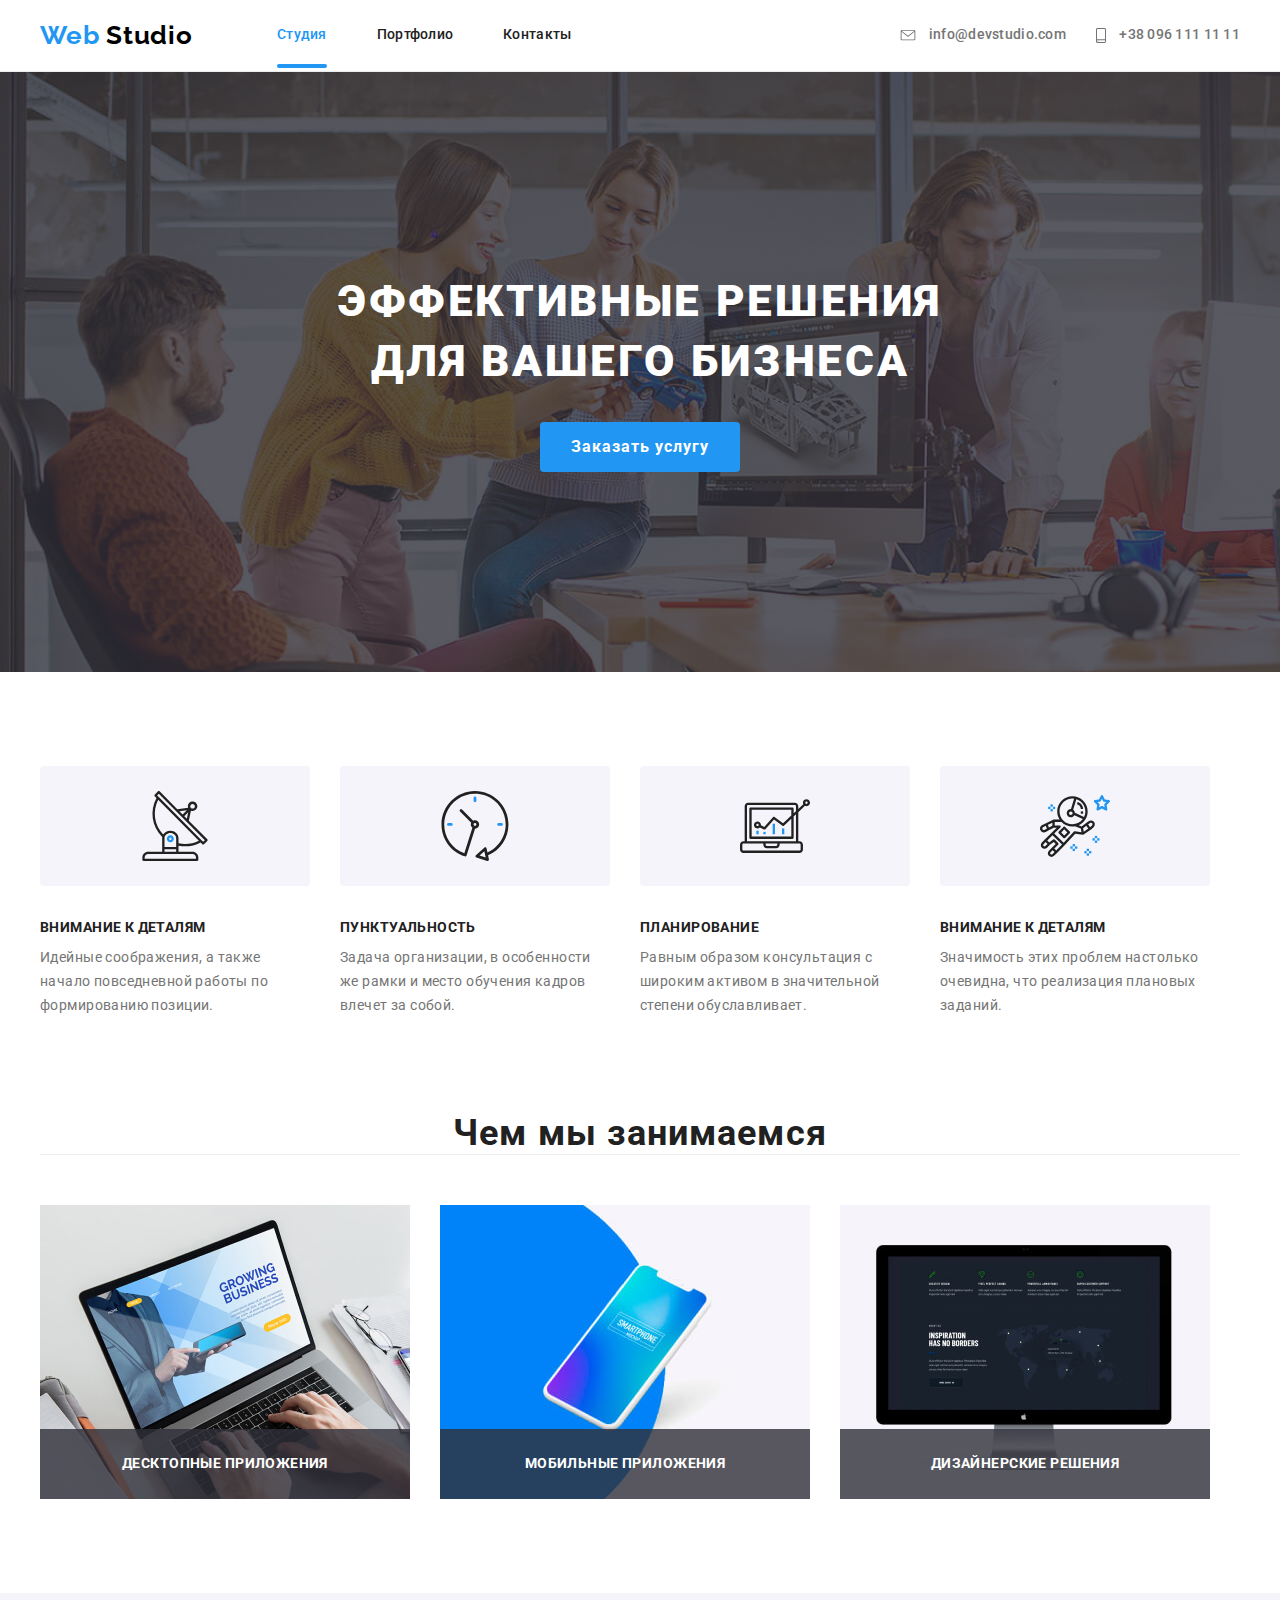
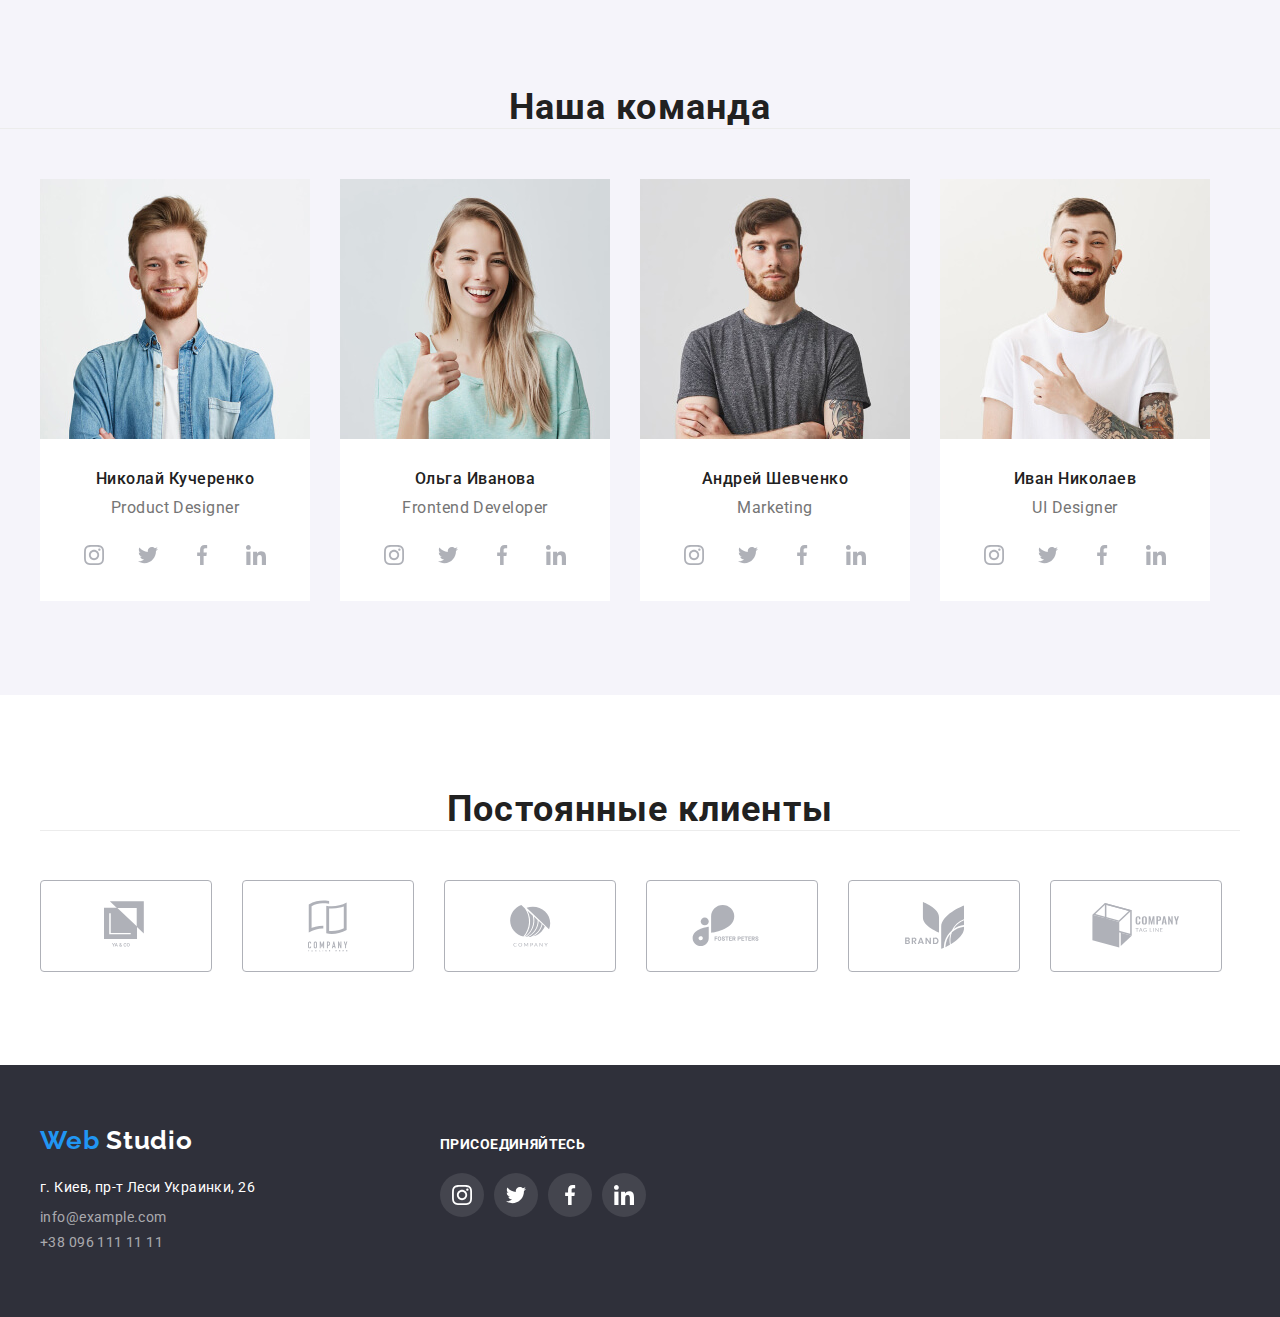
==== index.html @ 35f1a746 "added go-it-markup-05 repository" ====
<!DOCTYPE html>
<html lang="ru">

<head>
    <link href="https://fonts.googleapis.com/css2?family=Raleway:wght@700&family=Roboto:wght@400;500;700&display=swap"
        rel="stylesheet">
    <link rel="stylesheet" href="./css/normolize.css">
    <link rel="stylesheet" href="./css/style.css" />
    <meta charset="UTF-8">
    <meta name="viewport" content="width=device-width, initial-scale=1.0">
    <title>Dev Studio. Эффективные решения для вашего бизнеса</title>
</head>

<body class="body">
    <!--Шапка сайта-->
    <header class="header">
        <div class="container">
            <nav class="main-nav">
                <a class="logo-text link" lang="en" href="./index.html"> Web <span>Studio</span></a>
                <ul class="navigation-list list">
                    <li class="navigation-list-item">
                        <a class="link activ-link-color" href="">Студия</a>
                    </li>
                    <li class="navigation-list-item">
                        <a class="link" href="./portfolio.html">Портфолио</a>
                    </li>
                    <li class="navigation-list-item">
                        <a class="link" href="#contacts">Контакты</a>
                    </li>
                </ul>
            </nav>
            <div class="adress">
                <div class="address-element-container">
                    <a class="mail link" href="mailto:info@devstudio.com">
                        <svg class="mail-pic address-element-pic">
                            <use href="./images/sprite.svg#mail"></use>
                        </svg>
                        info@devstudio.com
                    </a>
                </div>
                <div class="address-element-container">
                    <a class="phone link" href="tel:+380961111111">
                        <svg class="phone-pic address-element-pic">
                            <use href="./images/sprite.svg#phone"></use>
                        </svg>
                        +38 096 111 11 11
                    </a>
                </div>
            </div>
        </div>
    </header>
    <main>

        <!--Hero секция-->
        <section class="hero">
            <div class="hero-banner">
                <h1 class="hero-title">Эффективные решения <br> для вашего бизнеса</h1>
                <button type="button" class="modal-btn">Заказать услугу</button>
            </div>
        </section>

        <!--Особенности - почему мы-->
        <section>
            <div class="container why-are-we">
                <h2 hidden>Почему мы</h2>
                <ul class="why-are-we list">
                    <li class="why-are-we-list">
                        <p class="reason-item first-reason-img">Внимание к деталям</p>
                        <p class="description">Идейные соображения, а также начало повседневной работы по
                            формированию позиции.</p>
                    </li>
                    <li class="why-are-we-list">
                        <p class="reason-item second-reason-img">Пунктуальность</p>
                        <p class="description">Задача организации, в особенности же рамки и место обучения
                            кадров влечет за собой.</p>
                    </li>
                    <li class="why-are-we-list">
                        <p class="reason-item third-reason-img">Планирование</p>
                        <p class="description">Равным образом консультация с широким активом в значительной
                            степени обуславливает.</p>
                    </li>
                    <li class="why-are-we-list">
                        <p class="reason-item forth-reason-img">Внимание к деталям</p>
                        <p class="description">Значимость этих проблем настолько очевидна, что реализация
                            плановых заданий.</p>
                    </li>
                </ul>
            </div>
        </section>

        <!--Чем мы занимаемся-->
        <section class="what-are-we-do container">
            <h2 class="header">Чем мы занимаемся</h2>
            <ul class=" list ">
                <li class="what-are-we-do-list">
                    <img class="what-are-we-do-pic" src="./images/what_we_do/loptop.jpg" alt="Ноутбук" width="370">
                    <p class="item">Десктопные приложения</p>
                </li>
                <li class="what-are-we-do-list">
                    <img src="./images/what_we_do/mobile.jpg" alt="Телефон" width="370">
                    <p class="item">Мобильные приложения</p>
                </li>
                <li class="what-are-we-do-list">
                    <img src="./images/what_we_do/monitor.jpg" alt="Монитор" width="370">
                    <p class="item">Дизайнерские решения</p>
                </li>
            </ul>
        </section>
        <!--Наша команда-->
        <section class="our-team">
            <h2 class="header">Наша команда</h2>
            <div class="container">
                <ul class="list">
                    <li class="our-team-list">
                        <img class="our-team-pic" src="./images/team/nikolay_kycherenko.jpg" alt="Николай Кучеренко"
                            width="270" height="260">
                        <p class="name">Николай Кучеренко</p>
                        <p class="position" lang="en">Product Designer</p>

                        <ul class="social-list list">
                            <li class="social-margin" lang="en">
                                <a class="social-list-item" href="" aria-label="inatagram" target="_blank">
                                    <svg class="social-items">
                                        <use href="./images/sprite.svg#instagram"></use>
                                    </svg>
                                </a>
                            </li>
                            <li class="social-margin" lang="en">
                                <a class="social-list-item" href="" aria-label="twitter" target="_blank">
                                    <svg class="social-items">
                                        <use href="./images/sprite.svg#twitter"></use>
                                    </svg>
                                </a>
                            </li>
                            <li class="social-margin" lang="en">
                                <a class="social-list-item" href="" aria-label="facebook" target="_blank">
                                    <svg class="social-items">
                                        <use href="./images/sprite.svg#facebook"></use>
                                    </svg>
                                </a>
                            </li>
                            <li class="social-margin" lang="en">
                                <a class="social-list-item" href="" aria-label="linkedIn" target="_blank">
                                    <svg class="social-items">
                                        <use href="./images/sprite.svg#linkedin"></use>
                                    </svg>
                                </a>
                            </li>
                        </ul>

                    </li>
                    <li class="our-team-list">
                        <img class="our-team-pic" src="./images/team/ivanova_olga.jpg" alt="Ольга Иванова" width="270"
                            height="260">
                        <p class="name">Ольга Иванова</p>
                        <p class="position" lang="en">Frontend Developer</p>
                        <ul class="social-list list">
                            <li class="social-margin" lang="en">
                                <a class="social-list-item" href="" aria-label="inatagram" target="_blank">
                                    <svg class="social-items">
                                        <use href="./images/sprite.svg#instagram"></use>
                                    </svg>
                                </a>
                            </li>
                            <li class="social-margin" lang="en">
                                <a class="social-list-item" href="" aria-label="twitter" target="_blank">
                                    <svg class="social-items">
                                        <use href="./images/sprite.svg#twitter"></use>
                                    </svg>
                                </a>
                            </li>
                            <li class="social-margin" lang="en">
                                <a class="social-list-item" href="" aria-label="facebook" target="_blank">
                                    <svg class="social-items">
                                        <use href="./images/sprite.svg#facebook"></use>
                                    </svg>
                                </a>
                            </li>
                            <li class="social-margin" lang="en">
                                <a class="social-list-item" href="" aria-label="linkedIn" target="_blank">
                                    <svg class="social-items">
                                        <use href="./images/sprite.svg#linkedin"></use>
                                    </svg>
                                </a>
                            </li>
                        </ul>
                    </li>
                    <li class="our-team-list">
                        <img class="our-team-pic" src="./images/team/andrey_shevchenko.jpg" alt="Андрей Шевченко"
                            width="270" height="260">
                        <p class="name">Андрей Шевченко</p>
                        <p class="position" lang="en">Marketing</p>
                        <ul class="social-list list">
                            <li class="social-margin" lang="en">
                                <a class="social-list-item" href="" aria-label="inatagram" target="_blank">
                                    <svg class="social-items">
                                        <use href="./images/sprite.svg#instagram"></use>
                                    </svg>
                                </a>
                            </li>
                            <li class="social-margin" lang="en">
                                <a class="social-list-item" href="" aria-label="twitter" target="_blank">
                                    <svg class="social-items">
                                        <use href="./images/sprite.svg#twitter"></use>
                                    </svg>
                                </a>
                            </li>
                            <li class="social-margin" lang="en">
                                <a class="social-list-item" href="" aria-label="facebook" target="_blank">
                                    <svg class="social-items">
                                        <use href="./images/sprite.svg#facebook"></use>
                                    </svg>
                                </a>
                            </li>
                            <li class="social-margin" lang="en">
                                <a class="social-list-item" href="" aria-label="linkedIn" target="_blank">
                                    <svg class="social-items">
                                        <use href="./images/sprite.svg#linkedin"></use>
                                    </svg>
                                </a>
                            </li>
                        </ul>
                    </li>
                    <li class="our-team-list">
                        <img class="our-team-pic" src="./images/team/ivan_nikolaev.jpg" alt="Иван Николаев" width="270"
                            height="260">
                        <p class="name">Иван Николаев</p>
                        <p class="position" lang="en">UI Designer</p>
                        <ul class="social-list list">
                            <li class="social-margin" lang="en">
                                <a class="social-list-item" href="" aria-label="inatagram" target="_blank">
                                    <svg class="social-items">
                                        <use href="./images/sprite.svg#instagram"></use>
                                    </svg>
                                </a>
                            </li>
                            <li class="social-margin" lang="en">
                                <a class="social-list-item" href="" aria-label="twitter" target="_blank">
                                    <svg class="social-items">
                                        <use href="./images/sprite.svg#twitter"></use>
                                    </svg>
                                </a>
                            </li>
                            <li class="social-margin" lang="en">
                                <a class="social-list-item" href="" aria-label="facebook" target="_blank">
                                    <svg class="social-items">
                                        <use href="./images/sprite.svg#facebook"></use>
                                    </svg>
                                </a>
                            </li>
                            <li class="social-margin" lang="en">
                                <a class="social-list-item" href="" aria-label="linkedIn" target="_blank">
                                    <svg class="social-items">
                                        <use href="./images/sprite.svg#linkedin"></use>
                                    </svg>
                                </a>
                            </li>
                        </ul>
                    </li>
                </ul>
            </div>

        </section>

        <!--Постоянные клиенты-->

        <section class="clients">
            <div class="container">
                <h2 class="header">Постоянные клиенты</h2>
                <ul class=" list">
                    <li class="clients-list">
                        <a class="client-items-link" href="" target="_blank">
                            <svg class="client-pic" width="44" height="49">
                                <use href="./images/sprite.svg#client-1"></use>
                            </svg>
                        </a>
                    </li>
                    <li class="clients-list">
                        <a class="client-items-link" href="" target="_blank">
                            <svg class="client-pic" width="40" height="52">
                                <use href="./images/sprite.svg#client-2"></use>
                            </svg>
                        </a></li>
                    <li class="clients-list">
                        <a class="client-items-link" href="" target="_blank">
                            <svg class="client-pic" width="41" height="42">
                                <use href="./images/sprite.svg#client-3"></use>
                            </svg>
                        </a></li>
                    <li class="clients-list">
                        <a class="client-items-link" href="" target="_blank">
                            <svg class="client-pic" width="80" height="42">
                                <use href="./images/sprite.svg#client-4"></use>
                            </svg>
                        </a></li>
                    <li class="clients-list">
                        <a class="client-items-link" href="" target="_blank">
                            <svg class="client-pic" width="59" height="47">
                                <use href="./images/sprite.svg#client-5"></use>
                            </svg>
                        </a></li>
                    <li class="clients-list"><a class="client-items-link" href="" target="_blank">
                            <svg class="client-pic" width="88" height="45">
                                <use href="./images/sprite.svg#client-6"></use>
                            </svg>
                        </a></li>
                </ul>
            </div>
        </section>
    </main>

    <footer class="footer">
        <div class="container">
            <section class="contacts">
                <h2 hidden>Контакты</h2>
                <!--Логотип-->
                <a class="logo link" lang="en" href="./index.html">Web <span>Studio</span></a>
                <!--Контакты-->
                <address id="contacts">
                    <p class="adress">г. Киев, пр-т Леси Украинки, 26</p>
                    <a class="contacts-item footer-mail link" href="meilto:info@example.com">info@example.com</a>
                    <a class="contacts-item footer-tel link" href="tel:+380961111111">+38 096 111 11 11</a>
                </address>
            </section>
            <!--Социальные сети-->
            <section class="join-footer">
                <h2 class="join">Присоединяйтесь</h2>
                <ul class="list" lang="en">
                    <li class="join-item">
                        <a class="social-list-item" href="" aria-label="inatagram" target="_blank">
                            <svg class="social-items">
                                <use href="./images/sprite.svg#instagram"></use>
                            </svg>
                        </a>
                    <li class="join-item">
                        <a class="social-list-item" href="" aria-label="twitter" target="_blank">
                            <svg class="social-items">
                                <use href="./images/sprite.svg#twitter"></use>
                            </svg>
                        </a>
                    </li>
                    <li class="join-item">
                        <a class="social-list-item" href="" aria-label="facebook" target="_blank">
                            <svg class="social-items">
                                <use href="./images/sprite.svg#facebook"></use>
                            </svg>
                        </a>
                    </li>
                    <li class="join-item">
                        <a class="social-list-item" href="" aria-label="linkedIn" target="_blank">
                            <svg class="social-items">
                                <use href="./images/sprite.svg#linkedin"></use>
                            </svg>
                        </a>
                    </li>
                </ul>

            </section>
        </div>
    </footer>
</body>

</html>
---- css/normolize.css ----
/*! normalize.css v8.0.1 | MIT License | github.com/necolas/normalize.css */

/* Document
   ========================================================================== */

/**
 * 1. Correct the line height in all browsers.
 * 2. Prevent adjustments of font size after orientation changes in iOS.
 */

html {
  line-height: 1.15; /* 1 */
  -webkit-text-size-adjust: 100%; /* 2 */
}

/* Sections
   ========================================================================== */

/**
 * Remove the margin in all browsers.
 */

body {
  margin: 0;
}

/**
 * Render the `main` element consistently in IE.
 */

main {
  display: block;
}

/**
 * Correct the font size and margin on `h1` elements within `section` and
 * `article` contexts in Chrome, Firefox, and Safari.
 */

h1 {
  font-size: 2em;
  margin: 0.67em 0;
}

/* Grouping content
   ========================================================================== */

/**
 * 1. Add the correct box sizing in Firefox.
 * 2. Show the overflow in Edge and IE.
 */

hr {
  box-sizing: content-box; /* 1 */
  height: 0; /* 1 */
  overflow: visible; /* 2 */
}

/**
 * 1. Correct the inheritance and scaling of font size in all browsers.
 * 2. Correct the odd `em` font sizing in all browsers.
 */

pre {
  font-family: monospace, monospace; /* 1 */
  font-size: 1em; /* 2 */
}

/* Text-level semantics
   ========================================================================== */

/**
 * Remove the gray background on active links in IE 10.
 */

a {
  background-color: transparent;
}

/**
 * 1. Remove the bottom border in Chrome 57-
 * 2. Add the correct text decoration in Chrome, Edge, IE, Opera, and Safari.
 */

abbr[title] {
  border-bottom: none; /* 1 */
  text-decoration: underline; /* 2 */
  text-decoration: underline dotted; /* 2 */
}

/**
 * Add the correct font weight in Chrome, Edge, and Safari.
 */

b,
strong {
  font-weight: bolder;
}

/**
 * 1. Correct the inheritance and scaling of font size in all browsers.
 * 2. Correct the odd `em` font sizing in all browsers.
 */

code,
kbd,
samp {
  font-family: monospace, monospace; /* 1 */
  font-size: 1em; /* 2 */
}

/**
 * Add the correct font size in all browsers.
 */

small {
  font-size: 80%;
}

/**
 * Prevent `sub` and `sup` elements from affecting the line height in
 * all browsers.
 */

sub,
sup {
  font-size: 75%;
  line-height: 0;
  position: relative;
  vertical-align: baseline;
}

sub {
  bottom: -0.25em;
}

sup {
  top: -0.5em;
}

/* Embedded content
   ========================================================================== */

/**
 * Remove the border on images inside links in IE 10.
 */

img {
  border-style: none;
}

/* Forms
   ========================================================================== */

/**
 * 1. Change the font styles in all browsers.
 * 2. Remove the margin in Firefox and Safari.
 */

button,
input,
optgroup,
select,
textarea {
  font-family: inherit; /* 1 */
  font-size: 100%; /* 1 */
  line-height: 1.15; /* 1 */
  margin: 0; /* 2 */
}

/**
 * Show the overflow in IE.
 * 1. Show the overflow in Edge.
 */

button,
input { /* 1 */
  overflow: visible;
}

/**
 * Remove the inheritance of text transform in Edge, Firefox, and IE.
 * 1. Remove the inheritance of text transform in Firefox.
 */

button,
select { /* 1 */
  text-transform: none;
}

/**
 * Correct the inability to style clickable types in iOS and Safari.
 */

button,
[type="button"],
[type="reset"],
[type="submit"] {
  -webkit-appearance: button;
}

/**
 * Remove the inner border and padding in Firefox.
 */

button::-moz-focus-inner,
[type="button"]::-moz-focus-inner,
[type="reset"]::-moz-focus-inner,
[type="submit"]::-moz-focus-inner {
  border-style: none;
  padding: 0;
}

/**
 * Restore the focus styles unset by the previous rule.
 */

button:-moz-focusring,
[type="button"]:-moz-focusring,
[type="reset"]:-moz-focusring,
[type="submit"]:-moz-focusring {
  outline: 1px dotted ButtonText;
}

/**
 * Correct the padding in Firefox.
 */

fieldset {
  padding: 0.35em 0.75em 0.625em;
}

/**
 * 1. Correct the text wrapping in Edge and IE.
 * 2. Correct the color inheritance from `fieldset` elements in IE.
 * 3. Remove the padding so developers are not caught out when they zero out
 *    `fieldset` elements in all browsers.
 */

legend {
  box-sizing: border-box; /* 1 */
  color: inherit; /* 2 */
  display: table; /* 1 */
  max-width: 100%; /* 1 */
  padding: 0; /* 3 */
  white-space: normal; /* 1 */
}

/**
 * Add the correct vertical alignment in Chrome, Firefox, and Opera.
 */

progress {
  vertical-align: baseline;
}

/**
 * Remove the default vertical scrollbar in IE 10+.
 */

textarea {
  overflow: auto;
}

/**
 * 1. Add the correct box sizing in IE 10.
 * 2. Remove the padding in IE 10.
 */

[type="checkbox"],
[type="radio"] {
  box-sizing: border-box; /* 1 */
  padding: 0; /* 2 */
}

/**
 * Correct the cursor style of increment and decrement buttons in Chrome.
 */

[type="number"]::-webkit-inner-spin-button,
[type="number"]::-webkit-outer-spin-button {
  height: auto;
}

/**
 * 1. Correct the odd appearance in Chrome and Safari.
 * 2. Correct the outline style in Safari.
 */

[type="search"] {
  -webkit-appearance: textfield; /* 1 */
  outline-offset: -2px; /* 2 */
}

/**
 * Remove the inner padding in Chrome and Safari on macOS.
 */

[type="search"]::-webkit-search-decoration {
  -webkit-appearance: none;
}

/**
 * 1. Correct the inability to style clickable types in iOS and Safari.
 * 2. Change font properties to `inherit` in Safari.
 */

::-webkit-file-upload-button {
  -webkit-appearance: button; /* 1 */
  font: inherit; /* 2 */
}

/* Interactive
   ========================================================================== */

/*
 * Add the correct display in Edge, IE 10+, and Firefox.
 */

details {
  display: block;
}

/*
 * Add the correct display in all browsers.
 */

summary {
  display: list-item;
}

/* Misc
   ========================================================================== */

/**
 * Add the correct display in IE 10+.
 */

template {
  display: none;
}

/**
 * Add the correct display in IE 10.
 */

[hidden] {
  display: none;
}
---- css/style.css ----
:root {
  --main-font: "Roboto", sans-serif;
  --logo-font: "Raleway", sans-serif;
  --first-text-color: #212121;
  --second-text-color: #757575;
  --third-text-color: #ffffff;
  --background-first-color: #f5f4fa;
  --accent-color: #2196f3;
  --main-font-size: 14px;
  --second-font-size: 16px;
  --third-font-size: 18px;
  --padding-bottom-container: 94px;
  --margin-right-list: 30px;
  --margin-bottom-header: 50px;
  --icon-main-color: #afb1b8;
}

html {
  box-sizing: border-box;
}

*::before,
*::after {
  box-sizing: inherit;
  margin: 0;
  padding: 0;
}

img {
  margin: 0;
  display: block;
  width: 100%;
  height: auto;
}

ul {
  display: flex;
  margin: 0;
  padding: 0;
}

p {
  margin: 0;
}

h1,
h2 {
  margin: 0;
}

.body {
  font-family: var(--main-font);
  background: var(--third-text-color);
}

.container {
  width: 1200px;
  margin: auto;
  padding-right: 15px;
  padding-left: 15px;
}

.section {
  padding-top: var(--padding-top-container);
  padding-bottom: var(--padding-bottom-container);
}

.header {
  border-bottom: 1px solid #ececec;
}

.header .container {
  display: flex;
  justify-content: space-between;
  align-items: center;
}

.link {
  display: block;
  text-decoration: none;
  font-style: normal;
  cursor: pointer;
}

.list {
  list-style: none;
}

/*logo*/
.logo-text {
  padding-bottom: 20px;
  padding-top: 20px;
  margin-right: 84px;
  width: 153px;
  font-family: var(--logo-font);
  font-weight: 700;
  font-size: 26px;
  line-height: 1.19;
  letter-spacing: 0.03em;
  color: var(--accent-color);
}

.logo-text > span {
  color: #000000;
}

/*навигация*/

.main-nav {
  display: flex;
  align-items: center;
}

.navigation-list .link {
  padding-top: 25px;
  padding-bottom: 25px;
  transition: color 250ms linear;
  font-weight: 500;
  font-size: var(--main-font-size);
  line-height: 1.14;
  letter-spacing: 0.02em;
  color: var(--first-text-color);
}

.navigation-list-item .activ-link-color {
  position: relative;
  color: var(--accent-color);
}

.navigation-list-item .activ-link-color::after {
  position: absolute;
  right: 0;
  bottom: 0;
  content: "";
  display: inline-block;
  width: 100%;
  height: 4px;
  background-color: #2196f3;
  border-radius: 2px;
}

.navigation-list-item:not(:last-child) {
  margin-right: 50px;
}

.navigation-list .link:hover,
.navigation-list .link:focus {
  color: var(--accent-color);
}

.adress {
  display: flex;
  align-items: center;
}

.header .mail {
  margin-right: var(--margin-right-list);
  font-weight: 500;
  font-size: var(--main-font-size);
  line-height: 1.14;
  letter-spacing: 0.02em;
  color: var(--second-text-color);
  transition: color 250ms linear;
}

.address-element-pic {
  vertical-align: middle;
  padding: 20px 0px;
  margin-right: 10px;
  fill: var(--second-text-color);
}

.mail-pic {
  transition: fill 250ms linear;
  width: 16px;
  height: 11px;
}

.phone-pic {
  transition: fill 250ms linear;
  width: 10px;
  height: 15px;
}

.address-element-container {
  display: flex;
}

.address-element-container:hover .address-element-pic {
  fill: var(--accent-color);
  cursor: pointer;
}

.header .mail:hover,
.header .mail:focus {
  color: var(--accent-color);
  fill: var(--accent-color);
}

.header .phone {
  align-items: flex-end;
  font-weight: 500;
  font-size: var(--main-font-size);
  line-height: var(--second-font-size);
  letter-spacing: 0.02em;
  color: var(--second-text-color);
  transition: color 250ms linear;
}

.header .phone:hover,
.header .phone:focus {
  color: var(--accent-color);
  transition: color 250ms linear;
}

/*главный герой*/

.hero {
  display: flex;
  align-items: center;
  justify-content: center;
  margin: auto;
  max-width: 1600px;
  height: 600px;
  text-align: center;
  background-image: linear-gradient(
      rgba(47, 48, 58, 0.8),
      rgba(47, 48, 58, 0.8)
    ),
    url(../images/header/header_img.jpg);
}

.hero-banner {
}

/*.hero .container {
  padding: 200px 0;
}*/

.hero-title {
  margin-bottom: var(--margin-right-list);
  font-weight: 900;
  font-size: 44px;
  line-height: 1.36;
  text-align: center;
  letter-spacing: 0.06em;
  text-transform: uppercase;
  color: var(--third-text-color);
}

.hero .modal-btn {
  width: 200px;
  height: 50px;
  padding: 0;
  font-weight: 700;
  font-size: var(--second-font-size);
  line-height: 1.88;
  letter-spacing: 0.06em;
  background-color: var(--accent-color);
  color: var(--third-text-color);
  border-radius: 4px;
  border: none;
}

/* Почему мы*/
.container .why-are-we {
  display: flex;
  padding-bottom: var(--padding-bottom-container);
  padding-top: 94px;
}

.why-are-we-list {
  width: 270px;
}

.why-are-we-list:not(:last-child) {
  margin-right: var(--margin-right-list);
}

.reason-item {
  margin-bottom: 10px;
  font-weight: 700;
  font-size: var(--main-font-size);
  line-height: 1.14;
  letter-spacing: 0.03em;
  text-transform: uppercase;
  color: var(--first-text-color);
}

.reason-item::before {
  content: "";
  display: inline-block;
  margin-bottom: 30px;
  width: 100%;
  height: 120px;
  background: #f5f4fa;
  border-radius: 4px;
  background-repeat: no-repeat;
  background-position: center;
  background-size: 70px 70px;
}

.first-reason-img::before {
  background-image: url(../images/why_we/satellite.svg);
}

.second-reason-img::before {
  background-image: url(../images/why_we/clock1.svg);
}

.third-reason-img::before {
  background-image: url(../images/why_we/diagram1.svg);
}

.forth-reason-img::before {
  background-image: url(../images/why_we/astronaut1.svg);
}

.why-are-we .description {
  font-size: var(--main-font-size);
  line-height: 1.71;
  letter-spacing: 0.03em;
  color: var(--second-text-color);
}

/*Чем мы занимаемся*/

.what-are-we-do {
  padding-bottom: var(--padding-bottom-container);
}

.what-are-we-do .header {
  margin-bottom: 50px;
  font-size: 36px;
  line-height: 1.17;
  text-align: center;
  text-transform: none;
  letter-spacing: 0.03em;
  color: var(--first-text-color);
}

.what-are-we-do {
  padding-bottom: var(--padding-bottom-container);
  font-weight: 700;
  font-size: var(--main-font-size);
  line-height: 1.14;
  text-align: center;
  letter-spacing: 0.03em;
  text-transform: uppercase;
  color: var(--third-text-color);
}

.what-are-we-do-list {
  position: relative;
  width: 370px;
}

.what-are-we-do-list .item {
  position: absolute;
  bottom: 0px;
  width: 100%;
  padding-top: 27px;
  padding-bottom: 27px;
  background-color: rgba(47, 48, 58, 0.8);
}

.what-are-we-do-list:not(:last-child) {
  margin-right: var(--margin-right-list);
}

/*наша команда*/
.our-team {
  padding-top: 94px;
  padding-bottom: 94px;
  background-color: var(--background-first-color);
}

.our-team .header {
  margin-bottom: var(--margin-bottom-header);
  font-size: 36px;
  line-height: 1.14;
  text-align: center;
  letter-spacing: 0.03em;
  color: var(--first-text-color);
}

.our-team-list {
  padding-bottom: 24px;
  background-color: #ffffff;
}

.social-items {
  fill: var(--icon-main-color);
  width: 20px;
  height: 20px;
  transition: fill 250ms linear;
}

.social-list {
  margin: auto;
  width: 206px;
}

.social-margin:not(:last-child) {
  margin-right: 10px;
}

.social-list-item {
  display: flex;
  align-items: center;
  justify-content: center;
  width: 44px;
  height: 44px;
  border-radius: 50%;
  transition: background-color 250ms linear;
}

.social-list-item:hover {
  background-color: var(--accent-color);
}

.social-list-item:hover .social-items {
  fill: var(--third-text-color);
}

.social-items:hover {
  --color3: white;
}

.our-team-list:not(:last-child) {
  width: 270px;
  margin-right: 30px;
}

.our-team-pic {
  margin-bottom: 30px;
}

.our-team .name {
  margin-bottom: 10px;
  font-weight: 500;
  font-size: var(--second-font-size);
  line-height: 1.19;
  text-align: center;
  letter-spacing: 0.03em;
  color: var(--first-text-color);
}

.our-team .position {
  margin-bottom: 16px;
  font-size: var(--second-font-size);
  line-height: 19px;
  text-align: center;
  letter-spacing: 0.03em;
  color: var(--second-text-color);
}

/* Постоянные клиенты */

.clients {
  padding-top: 94px;
  padding-bottom: 94px;
  margin-bottom: var(--margin-bottom-container);
}

.clients .header {
  margin-bottom: var(--margin-bottom-header);
  font-size: 36px;
  line-height: 1.14;
  text-align: center;
  letter-spacing: 0.03em;
  color: var(--first-text-color);
}

.clients-list {
  display: flex;
  align-items: center;
  justify-content: center;
  height: 90px;
}

.clients-list:not(:last-child) {
  margin-right: var(--margin-right-list);
}

.client-items-link {
  display: flex;
  align-items: center;
  justify-content: center;
  width: 170px;
  height: 90px;
  border: 1px solid #afb1b8;
  border-radius: 4px;
  transition: border 250ms linear;
}

.client-pic {
  fill: var(--icon-main-color);
  transition: fill 250ms linear;
}

.client-items-link:hover {
  border-color: var(--accent-color);
}

.client-items-link:hover .client-pic {
  fill: var(--accent-color);
}

/*Футер*/

.footer {
  background-color: #2f303a;
}

.footer .container {
  display: flex;
}

.footer .contacts {
  padding-top: 60px;
  padding-bottom: 60px;
}

.footer .logo {
  margin-bottom: 20px;
  font-family: var(--logo-font);
  font-weight: 700;
  font-size: 26px;
  line-height: 1.19;
  letter-spacing: 0.03em;
  color: var(--accent-color);
}
.logo > span {
  color: var(--third-text-color);
}

.footer .adress {
  padding-bottom: 9px;
  font-style: normal;
  font-size: var(--main-font-size);
  line-height: 1.71;
  letter-spacing: 0.03em;
  color: var(--third-text-color);
}

.footer .contacts {
  width: 370px;
  margin-right: var(--margin-right-list);
}

.footer .contacts-item {
  font-size: var(--main-font-size);
  line-height: 1.17;
  letter-spacing: 0.03em;
  color: rgba(255, 255, 255, 0.6);
  transition: color 250ms linear;
}

.footer-mail {
  margin-bottom: 9px;
}

.footer .contacts-item:hover,
.footer .contacts-item:focus {
  color: var(--accent-color);
}

.join-footer {
  margin-right: 30px;
  padding-top: 72px;
  padding-bottom: 100px;
  width: 370px;
}

.join-footer .join {
  margin-bottom: 20px;
  font-weight: 700;
  font-size: var(--main-font-size);
  line-height: 1.14;
  letter-spacing: 0.03em;
  text-transform: uppercase;
  color: var(--third-text-color);
}

.join-item:not(:last-child) {
  margin-right: 10px;
}

.join-item .social-list-item {
  background-color: rgba(255, 255, 255, 0.1);
  border-radius: 50%;
}

.join-item .social-items {
  fill: #ffffff;
}

.join-item .social-list-item:hover {
  background-color: var(--accent-color);
}

/*Страница портфолио*/

.portfolio .filter {
  padding-left: 270px;
  padding-right: 270px;
  margin-bottom: 50px;
  margin-top: 50px;
  height: 38px;
}

.portfolio-filter-list-item {
  display: flex;
  align-items: center;
  justify-content: center;
  height: 38px;
  background: #f5f4fa;
  border-radius: 4px;
  transition: background-color 250ms linear;
}

.portfolio-filter-item:not(:last-child) {
  margin-right: 8px;
}

.portfolio-filter-item .all {
  width: 73px;
}

.portfolio-filter-item .app {
  width: 145px;
}

.portfolio-filter-item .web-sites {
  width: 128px;
}

.portfolio-filter-item .design {
  width: 103px;
}

.portfolio-filter-item .marketing {
  width: 130px;
}

.filter .link {
  font-weight: 500;
  font-size: var(--second-font-size);
  line-height: 1.63;
  letter-spacing: 0.03em;
  color: var(--first-text-color);
  background-color: var(--background-first-color);
}

.filter .link:hover {
  color: var(--third-text-color);
  background-color: var(--accent-color);
}

.project {
  flex-wrap: wrap;
  width: calc(100% - 2 * 30px / 3);
}

.project .item {
  width: 370px;
  margin-right: 30px;
  margin-bottom: 30px;
}

.project-list-element {
  width: 100%;
  border: 1px solid #eeeeee;
  transition: box-shadow 250ms linear;
}

.overlay-wrapper {
  position: relative;
  overflow: hidden;
}

.overlay-wrapper:hover .project-list-overlay {
  transform: translateY(0%);
}

.project-list-element:hover {
  box-shadow: 1px 4px 6px rgba(0, 0, 0, 0.16), 0px 4px 4px rgba(0, 0, 0, 0.06),
    0px 1px 1px rgba(0, 0, 0, 0.12);
}

.project-list-overlay {
  position: absolute;
  box-sizing: border-box;
  top: 0;
  left: 0;
  width: 100%;
  height: 100%;
  transform: translateY(100%);
  transition: 250ms ease-in;
  transition-timing-function: cubic-bezier(0.4, 0, 0.2, 1);
  padding: 63px 24px;
  font-family: Roboto;
  font-size: 18px;
  line-height: 28px;
  background-color: rgba(33, 150, 243, 0.9);
  letter-spacing: 0.03em;
  color: #ffffff;
}

.project-list-element-item {
  padding: 20px 25px;
}

.project .item:nth-last-child(-n + 3) {
  margin-bottom: 94px;
}

.project .item:nth-child(3n) {
  margin-right: 0;
}

.project .item .name {
  margin-bottom: 4px;
  font-weight: 700;
  font-size: var(--third-font-size);
  line-height: 2;
  letter-spacing: 0.06em;
  color: var(--first-text-color);
}

.project .item:nth(3n) {
  margin-right: 0;
}

.project .item .description {
  font-size: var(--second-font-size);
  line-height: 2;
  letter-spacing: 0.03em;
  color: var(--second-text-color);
}
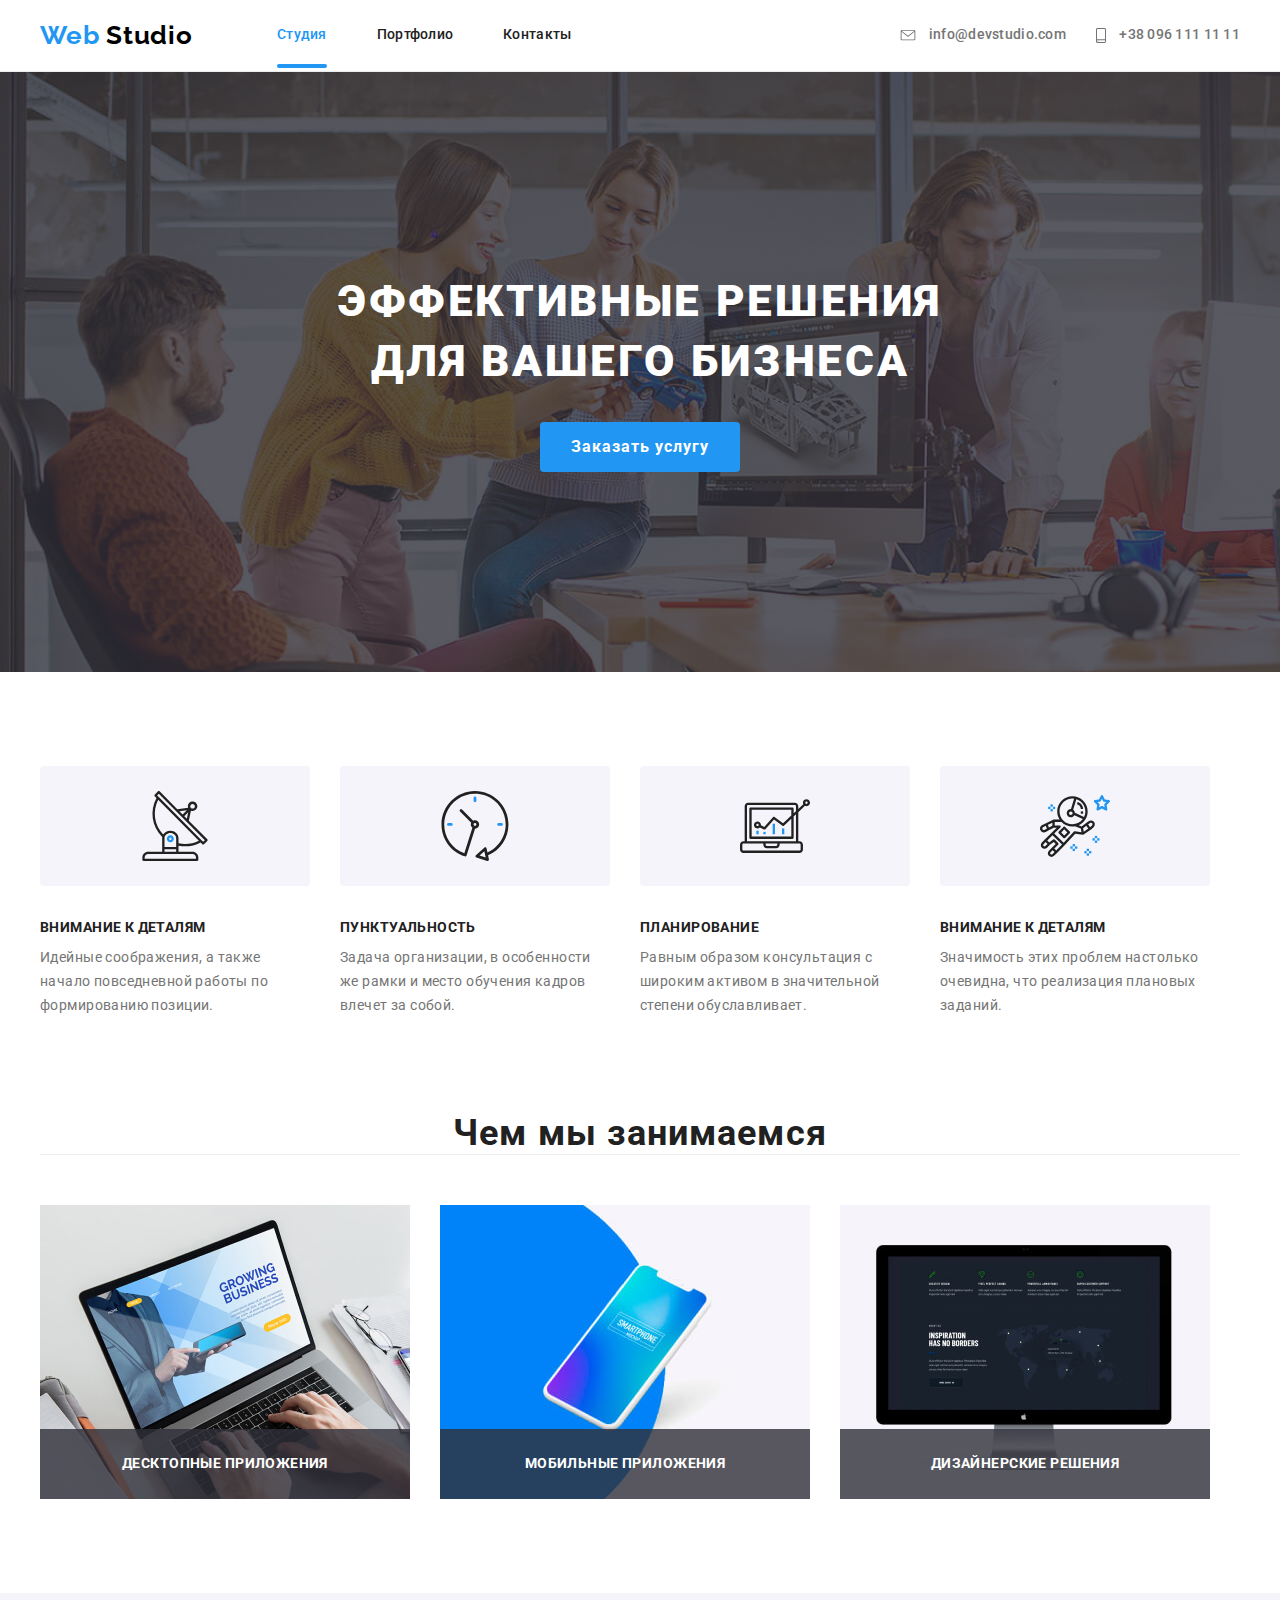
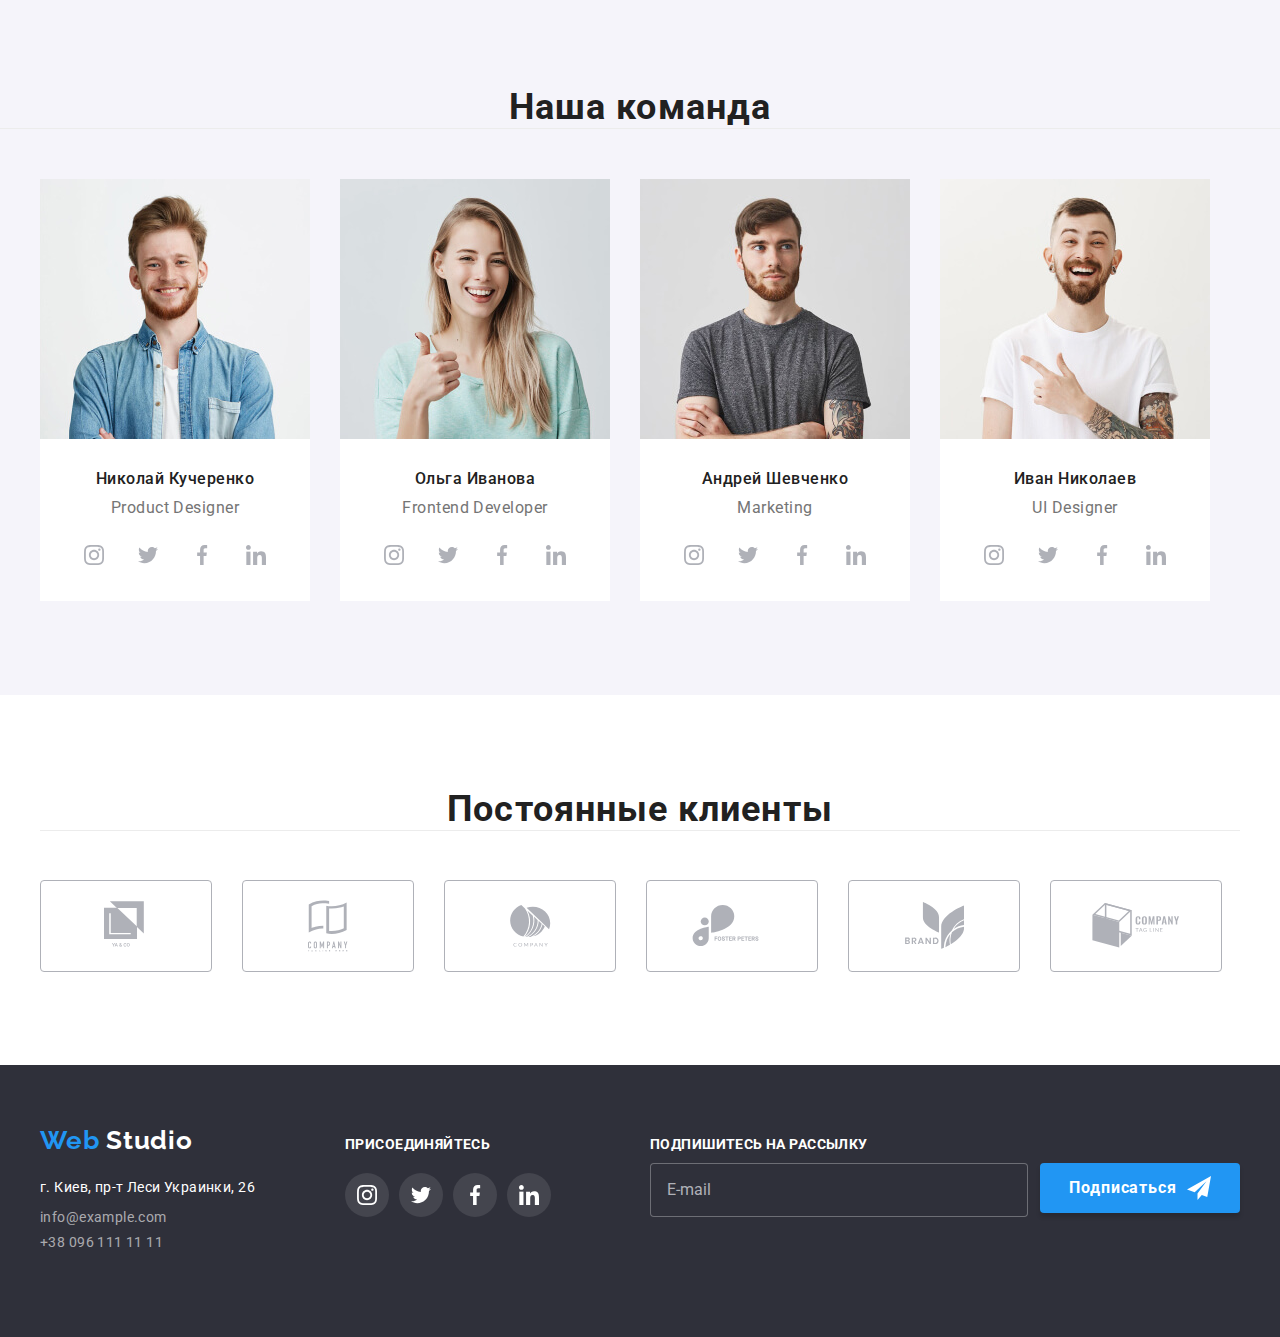
==== commit 58bae255: "added order-modal-window" ====
--- a/index.html
+++ b/index.html
@@ -55,7 +55,7 @@
         <section class="hero">
             <div class="hero-banner">
                 <h1 class="hero-title">Эффективные решения <br> для вашего бизнеса</h1>
-                <button type="button" class="modal-btn">Заказать услугу</button>
+                <button type="button" data-modal-open class="modal-btn">Заказать услугу</button>
             </div>
         </section>
 
@@ -354,10 +354,82 @@
                         </a>
                     </li>
                 </ul>
+            </section>
+            <section class="footer-subscription-block">
+                <table class="footer-subscribthion-block">
+                    <label class="join">
+                        Подпишитесь на рассылку
+                        <div class="footer-subscription-block-wrapper">
+                            <input class="footer-mail-field" type="email" name="email" value="E-mail">
+                            <button class="footer-submit-button" type="submit">Подписаться
+                                <svg class="footer-submit-pic">
+                                    <use href="./images/sprite.svg#send-pic"></use>
+                                </svg>
+                            </button>
+                        </div>
+                    </label>
+                </table>
 
             </section>
         </div>
     </footer>
+
+    <!--Modal-window-->
+
+
+    <div data-modal class="order-modal-blackdrop is-hidden">
+        <div class="order-modal-window">
+            <button data-modal-close class="close-icon">
+                <svg class="close-icon-pic">
+                    <use href=./images/sprite.svg#close-pic></use>
+                </svg>
+            </button>
+            <h2 class="header">Оставьте свои данные, мы вам перезвоним</h2>
+            <form>
+                <ul class="order-modal-window-list">
+                    <li class="order-modal-window-item">
+                        <input class="input" type="text" name="name" id="client-name" placeholder=" ">
+                        <label class="client-input-label" for="client-name">Имя</label>
+                        <svg class="input-name-field-pic">
+                            <use href="./images/sprite.svg#person-pic"></use>
+                        </svg>
+                    </li>
+                    <li class="order-modal-window-item">
+                        <input class="input" type="text" name="tel" id="client-tel" placeholder=" ">
+                        <label class="client-input-label" for="client-tel">Телефон</label>
+                        <svg class="input-name-field-pic">
+                            <use href="./images/sprite.svg#phone-pic"></use>
+                        </svg>
+                    </li>
+                    <li class="order-modal-window-item">
+                        <input class="input" type="text" name="mail" id="client-mail" placeholder=" ">
+                        <label class="client-input-label" for="client-mail">Почта</label>
+                        <svg class="input-name-field-pic">
+                            <use href="./images/sprite.svg#mail-pic"></use>
+                        </svg>
+                    </li>
+                </ul>
+                <div class="modal-window-textarea-wrapper">
+                    <textarea class="order-modal-window-item textarea" id="modal-window-textarea" name="textarea"
+                        cols=" 30" placeholder=" " rows="10"></textarea>
+                    <label for="modal-window-textarea" class="textarea-label">
+                        Комментарий
+                    </label>
+                </div>
+
+                <label class="order-modal-window-label">
+                    <input type="checkbox" class="order-modal-window-checkbox" name="checkbox">
+                    <span class="checkbox-icon">
+                    </span>
+                    <span class="order-modal-window-agreement">Соглашаюсь с рассылкой и принимаю
+                        <a class="order-modal-window-link" href="">Условия
+                            договора</a></span>
+                </label>
+                <button class="order-modal-window-submit-button">Отправить</button>
+            </form>
+        </div>
+    </div>
+    <script src="./js/modal.js"></script>
 </body>
 
 </html>--- a/css/style.css
+++ b/css/style.css
@@ -86,6 +86,10 @@
   list-style: none;
 }
 
+button {
+  cursor: pointer;
+}
+
 /*logo*/
 .logo-text {
   padding-bottom: 20px;
@@ -229,13 +233,6 @@
     ),
     url(../images/header/header_img.jpg);
 }
-
-.hero-banner {
-}
-
-/*.hero .container {
-  padding: 200px 0;
-}*/
 
 .hero-title {
   margin-bottom: var(--margin-right-list);
@@ -573,7 +570,12 @@
   width: 370px;
 }
 
-.join-footer .join {
+.footer-subscription-block {
+  padding-top: 72px;
+  padding-bottom: 100px;
+}
+
+.join {
   margin-bottom: 20px;
   font-weight: 700;
   font-size: var(--main-font-size);
@@ -583,6 +585,10 @@
   color: var(--third-text-color);
 }
 
+label.join {
+  display: inline-block;
+}
+
 .join-item:not(:last-child) {
   margin-right: 10px;
 }
@@ -598,6 +604,52 @@
 
 .join-item .social-list-item:hover {
   background-color: var(--accent-color);
+}
+
+.footer-mail-field {
+  width: 358px;
+  height: 50px;
+  padding-left: 16px;
+  margin-right: 12px;
+  border-color: var(--icon-main-color);
+  color: var(--icon-main-color);
+  background-color: #2f303a;
+  border: 1px solid rgba(255, 255, 255, 0.3);
+  border-radius: 4px;
+  font-family: var(--main-font);
+  font-size: 16px;
+  line-height: 20px;
+}
+
+.footer-subscription-block-wrapper {
+  display: flex;
+  margin-top: 10px;
+}
+
+.footer-submit-button {
+  display: flex;
+  justify-content: center;
+  align-items: center;
+  border: none;
+  padding: 0;
+  font-family: var(--main-font);
+  font-style: normal;
+  font-weight: bold;
+  font-size: 16px;
+  letter-spacing: 0.06em;
+  box-shadow: 0px 4px 4px rgba(0, 0, 0, 0.15);
+  border-radius: 4px;
+  background-color: var(--accent-color);
+  color: #ffffff;
+  width: 200px;
+  height: 50px;
+}
+
+.footer-submit-pic {
+  margin-left: 10px;
+  width: 24px;
+  height: 24px;
+  fill: white;
 }
 
 /*Страница портфолио*/
@@ -739,3 +791,242 @@
   letter-spacing: 0.03em;
   color: var(--second-text-color);
 }
+
+.order-modal-blackdrop {
+  position: fixed;
+  top: 0;
+  left: 0;
+  width: 100%;
+  height: 100%;
+  background-color: rgba(0, 0, 0, 0.2);
+}
+
+.is-hidden {
+  visibility: hidden;
+  opacity: 0;
+  pointer-events: none;
+}
+
+.order-modal-window {
+  padding: 40px;
+  position: absolute;
+  max-width: 528px;
+  left: 50%;
+  top: 50%;
+  box-sizing: border-box;
+  transform: translate(-50%, -50%);
+  background-color: white;
+  box-shadow: 0px 1px 3px rgba(0, 0, 0, 0.12), 0px 1px 1px rgba(0, 0, 0, 0.14),
+    0px 2px 1px rgba(0, 0, 0, 0.2);
+  border-radius: 4px;
+  display: flex;
+  flex-direction: column;
+}
+
+.order-modal-window .header {
+  margin-bottom: 30px;
+  border: none;
+  font-weight: bold;
+  font-size: 20px;
+  line-height: 23px;
+  text-align: center;
+  letter-spacing: 0.03em;
+  color: #212121;
+}
+
+.order-modal-window-list {
+  display: flex;
+  flex-direction: column;
+  width: 100%;
+}
+
+.order-modal-window-item {
+  font-family: Roboto;
+  font-style: normal;
+  font-weight: normal;
+  font-size: 14px;
+  line-height: 16px;
+  letter-spacing: 0.01em;
+  color: #757575;
+}
+
+.order-modal-window-item {
+  position: relative;
+  list-style: none;
+  margin-bottom: 28px;
+  background-color: white;
+}
+
+.close-icon {
+  position: absolute;
+  right: 8px;
+  top: 8px;
+  fill: #000000;
+  width: 30px;
+  height: 30px;
+  padding: 0;
+  border: 1px solid rgba(0, 0, 0, 0.1);
+  box-sizing: border-box;
+  border-radius: 50%;
+  background-color: white;
+}
+.close-icon-pic {
+  width: 11px;
+  height: 11px;
+}
+
+.close-icon:hover {
+  fill: var(--accent-color);
+}
+
+.order-modal-window-item .input {
+  width: 100%;
+  height: 40px;
+  padding: 0px;
+  padding-left: 40px;
+  box-sizing: border-box;
+  border: 1px solid rgba(33, 33, 33, 0.2);
+  border-radius: 4px;
+}
+
+.input:focus + .client-input-label,
+.input:not(:placeholder-shown) + .client-input-label {
+  color: #2196f3;
+  transform: translateY(-40px);
+  left: 16px;
+  transition: 250ms linear;
+}
+
+.input:focus ~ .input-name-field-pic {
+  fill: var(--accent-color);
+}
+
+.client-input-label {
+  position: absolute;
+  top: 50%;
+  left: 42px;
+  transform: translateY(-50%);
+}
+
+.input-name-field-pic {
+  position: absolute;
+  top: 50%;
+  left: 16px;
+  fill: #212121;
+  width: 18px;
+  height: 18px;
+  transform: translateY(-50%);
+}
+
+.modal-window-textarea-wrapper {
+  position: relative;
+}
+
+.order-modal-window .textarea {
+  width: 100%;
+  box-sizing: border-box;
+  margin-bottom: 20px;
+  padding: 12px 16px;
+  resize: none;
+  border: 1px solid rgba(33, 33, 33, 0.2);
+  box-sizing: border-box;
+  border-radius: 4px;
+  color: black;
+  font-size: 16px;
+}
+
+.textarea-label {
+  position: absolute;
+  top: 12px;
+  left: 16px;
+  font-family: Roboto;
+  font-size: 14px;
+  line-height: 16px;
+  letter-spacing: 0.01em;
+  color: #757575;
+}
+
+.modal-window-textarea-wrapper:focus-within .textarea-label,
+.textarea:not(:placeholder-shown) ~ .textarea-label {
+  color: #2196f3;
+  transform: translateY(-32px);
+  left: 16px;
+  transition: 250ms linear;
+}
+
+.order-modal-window-label {
+  display: flex;
+  align-items: center;
+  justify-content: center;
+  margin-bottom: 30px;
+}
+
+.order-modal-window-checkbox {
+  -webkit-appearance: none;
+}
+
+.order-modal-window-checkbox:checked + .checkbox-icon {
+  width: 16px;
+  height: 15px;
+  fill: white;
+  background: #2196f3;
+  border: none;
+  border-radius: 2px;
+  background-image: url(../images/order_modal_window/checkbox-active-button.svg);
+}
+
+.checkbox-icon {
+  width: 16px;
+  height: 15px;
+  margin-right: 8px;
+  display: inline-block;
+  box-sizing: border-box;
+  border-color: black;
+  border: 2px solid;
+  border-radius: 2px;
+  flex-shrink: 0;
+}
+
+.order-modal-window-agreement {
+  font-family: Roboto;
+  font-style: normal;
+  font-weight: normal;
+  font-size: 14px;
+  line-height: 24px;
+  letter-spacing: 0.03em;
+  color: #757575;
+}
+
+.order-modal-window-agreement::before {
+  background-image: url(../images/order_modal_window/checkbox-button.svg);
+}
+
+.order-modal-window-link {
+  font-family: Roboto;
+  font-style: normal;
+  font-weight: normal;
+  font-size: 14px;
+  line-height: 24px;
+  letter-spacing: 0.03em;
+  text-decoration-line: underline;
+  color: #2196f3;
+}
+
+.order-modal-window-submit-button {
+  width: 200px;
+  height: 50px;
+  display: block;
+  margin: auto;
+  padding: 0;
+  background: #2196f3;
+  box-shadow: 0px 4px 4px rgba(0, 0, 0, 0.15);
+  border-radius: 4px;
+  border: none;
+  font-family: Roboto;
+  font-style: normal;
+  font-weight: bold;
+  font-size: 16px;
+  line-height: 30px;
+  letter-spacing: 0.06em;
+  color: #ffffff;
+}
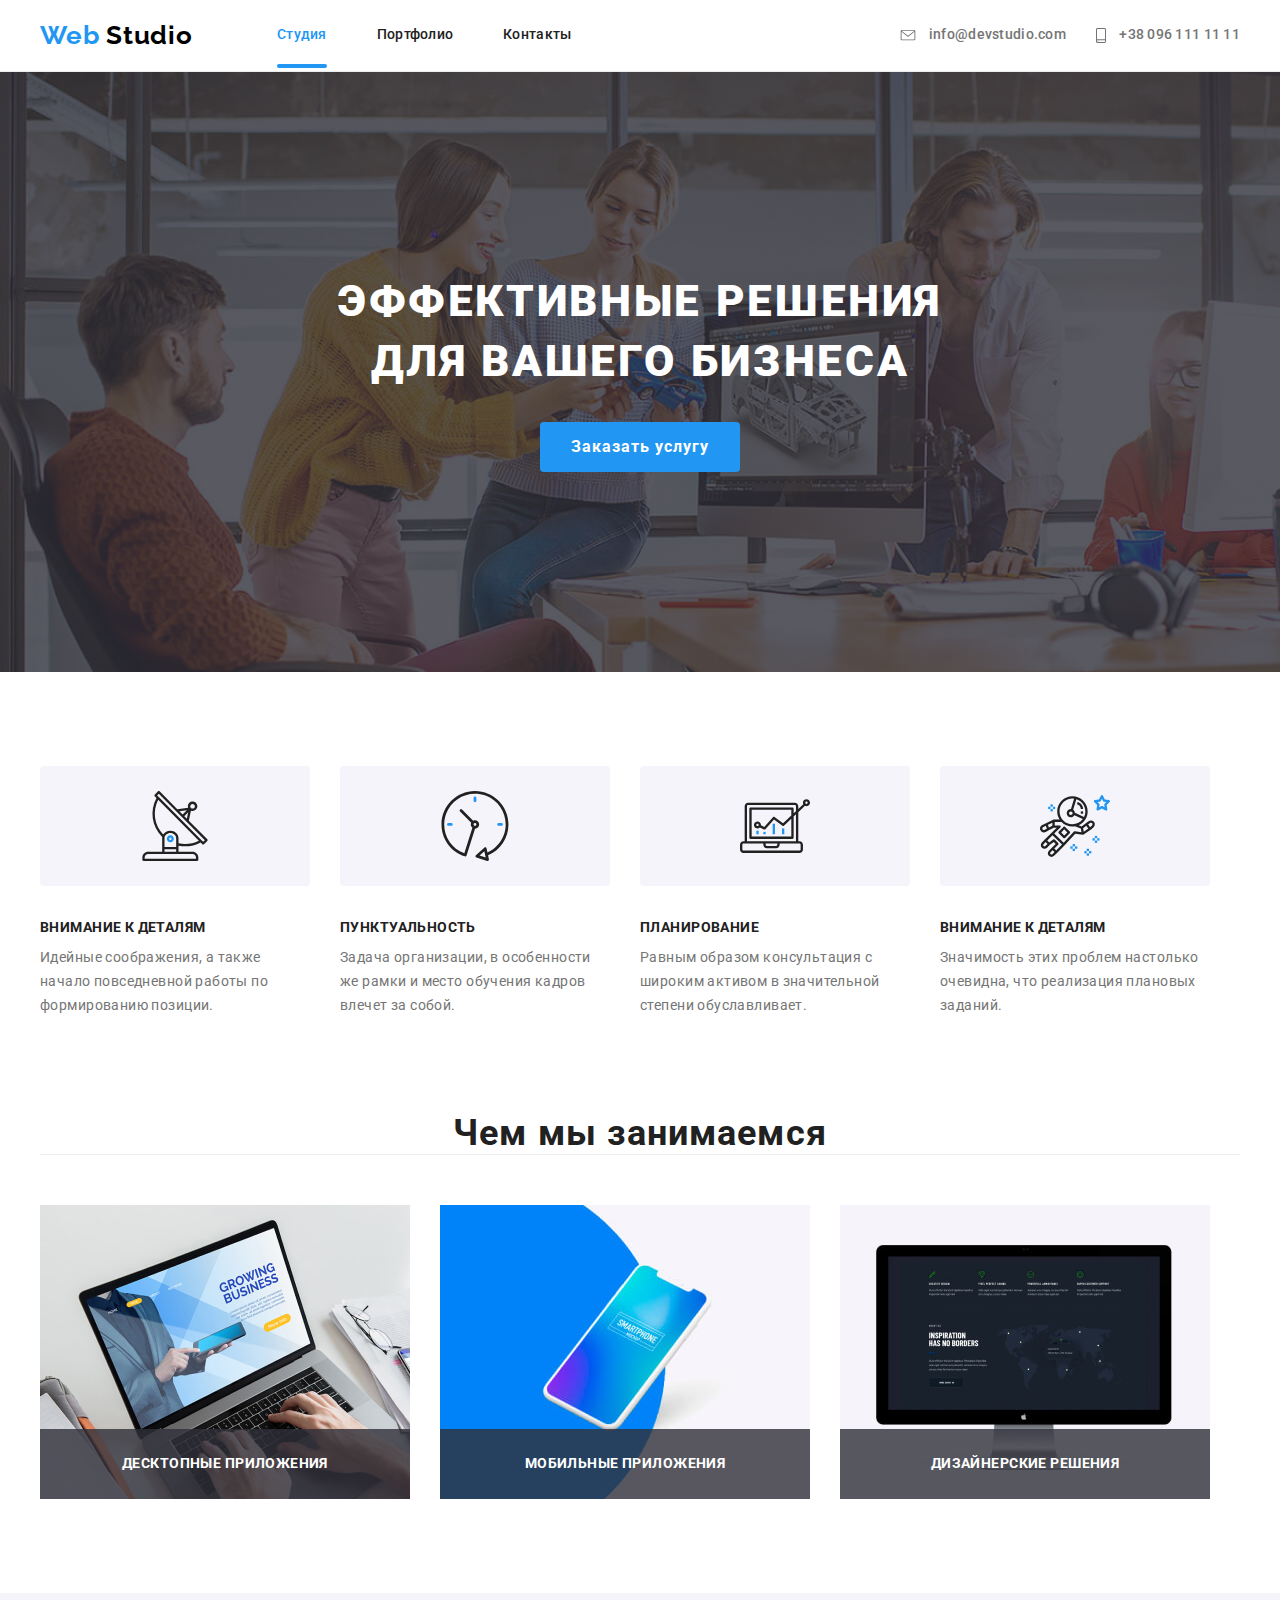
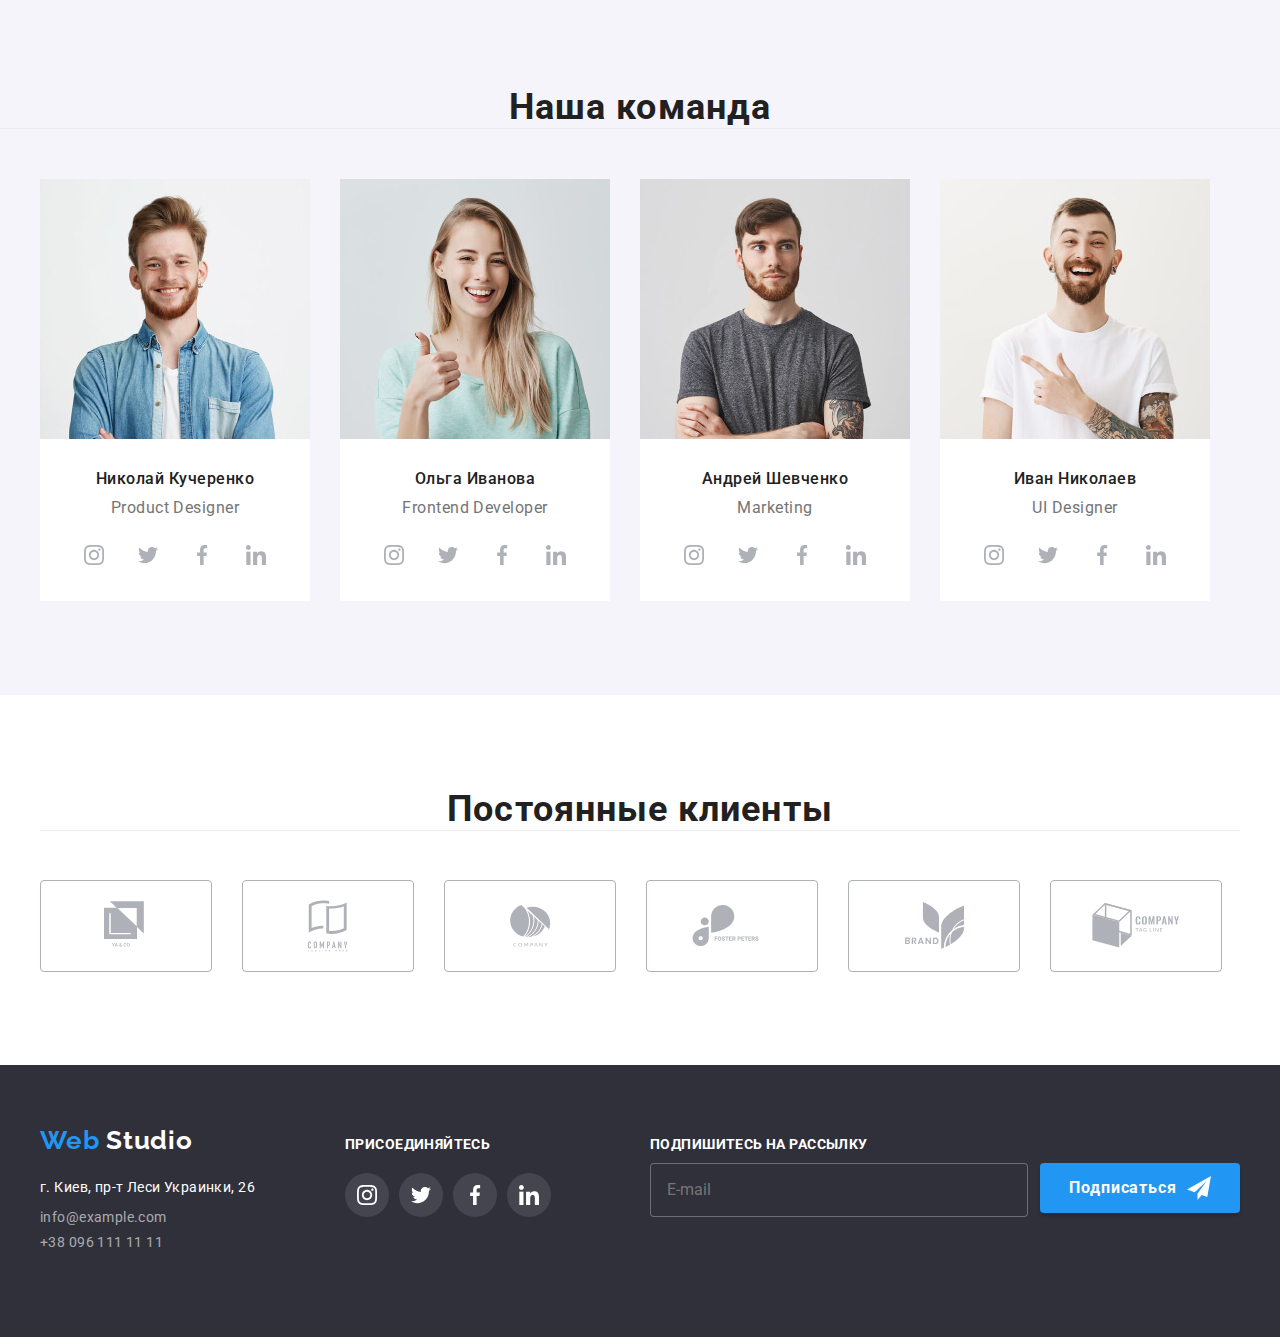
==== commit fdb7b732: "added mail's placeholder on footer" ====
--- a/index.html
+++ b/index.html
@@ -360,7 +360,7 @@
                     <label class="join">
                         Подпишитесь на рассылку
                         <div class="footer-subscription-block-wrapper">
-                            <input class="footer-mail-field" type="email" name="email" value="E-mail">
+                            <input class="footer-mail-field" type="email" name="email" placeholder="E-mail">
                             <button class="footer-submit-button" type="submit">Подписаться
                                 <svg class="footer-submit-pic">
                                     <use href="./images/sprite.svg#send-pic"></use>
